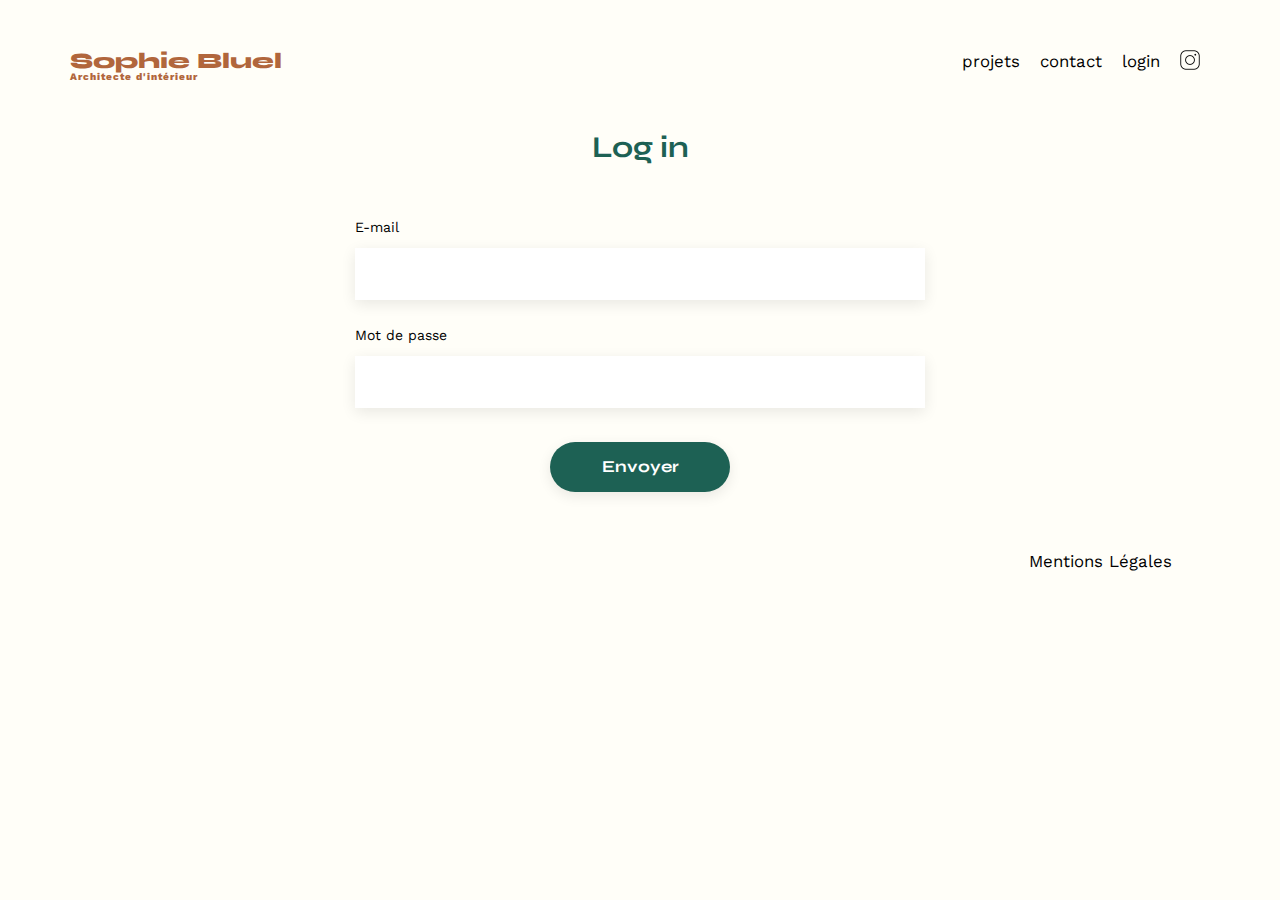
==== FrontEnd/login.html @ 3311a2a4 "init" ====
<!DOCTYPE html>
<html lang="fr">
  <head>
    <meta charset="UTF-8" />
    <title>Sophie Bluel - Architecte d'intérieur</title>
    <meta name="viewport" content="width=device-width, initial-scale=1.0" />
    <link rel="preconnect" href="https://fonts.googleapis.com" />
    <link rel="preconnect" href="https://fonts.gstatic.com" crossorigin />
    <link
      href="https://fonts.googleapis.com/css2?family=Syne:wght@700;800&family=Work+Sans&display=swap"
      rel="stylesheet"
    />
    <meta name="description" content="" />
    <link rel="stylesheet" href="./assets/style.css" />
    <script src="scripts/script.js"></script>
  </head>
  <body>
    <header>
      <h1>Sophie Bluel <span>Architecte d'intérieur</span></h1>
      <nav>
        <ul>
          <li>projets</li>
          <li>contact</li>
          <li>login</li>
          <li><img src="./assets/icons/instagram.png" alt="Instagram" /></li>
        </ul>
      </nav>
    </header>
    <main>
      <section id="login">
        <h2>Log in</h2>
        <form action="#" method="post">
          <label for="email">E-mail</label>
          <input type="text" name="email" id="email" />
          <label for="mdp">Mot de passe</label>
          <input type="password" name="mdp" id="mdp" required />
          <input type="submit" value="Envoyer" />
        </form>
      </section>
    </main>
    <footer>
      <nav>
        <ul>
          <li>Mentions Légales</li>
        </ul>
      </nav>
    </footer>
  </body>
</html>
---- FrontEnd/assets/style.css ----
/* http://meyerweb.com/eric/tools/css/reset/
   v2.0 | 20110126
   License: none (public domain)
*/

html,
body,
div,
span,
applet,
object,
iframe,
h1,
h2,
h3,
h4,
h5,
h6,
p,
blockquote,
pre,
a,
abbr,
acronym,
address,
big,
cite,
code,
del,
dfn,
em,
img,
ins,
kbd,
q,
s,
samp,
small,
strike,
strong,
sub,
sup,
tt,
var,
b,
u,
i,
center,
dl,
dt,
dd,
ol,
ul,
li,
fieldset,
form,
label,
legend,
table,
caption,
tbody,
tfoot,
thead,
tr,
th,
td,
article,
aside,
canvas,
details,
embed,
figure,
figcaption,
footer,
header,
hgroup,
menu,
nav,
output,
ruby,
section,
summary,
time,
mark,
audio,
video {
  margin: 0;
  padding: 0;
  border: 0;
  font-size: 100%;
  font: inherit;
  vertical-align: baseline;
}
/* HTML5 display-role reset for older browsers */
article,
aside,
details,
figcaption,
figure,
footer,
header,
hgroup,
menu,
nav,
section {
  display: block;
}
body {
  line-height: 1;
}
ol,
ul {
  list-style: none;
}
blockquote,
q {
  quotes: none;
}
blockquote:before,
blockquote:after,
q:before,
q:after {
  content: "";
  content: none;
}
table {
  border-collapse: collapse;
  border-spacing: 0;
}
/** end reset css**/
body {
  max-width: 1140px;
  margin: auto;
  font-family: "Work Sans";
  font-size: 14px;
  background-color: #fffef8;
}
header {
  display: flex;
  justify-content: space-between;
  margin: 50px 0;
}
section {
  margin: 50px 0;
}

h1 {
  display: flex;
  flex-direction: column;
  font-family: "Syne";
  font-size: 22px;
  font-weight: 800;
  color: #b1663c;
}

h1 > span {
  font-family: "Work Sans";
  font-size: 10px;
  letter-spacing: 0.1em;
}

h2 {
  font-family: "Syne";
  font-weight: 700;
  font-size: 30px;
  color: #1d6154;
}
nav ul {
  display: flex;
  align-items: center;
  list-style-type: none;
}
nav li {
  padding: 0 10px;
  font-size: 1.2em;
}

li:hover {
  color: #b1663c;
}
#introduction {
  display: flex;
  align-items: center;
}
#introduction figure {
  flex: 1;
}
#introduction img {
  display: block;
  margin: auto;
  width: 80%;
}
ul > li:nth-child(4) > img {
  width: 20px;
}

#introduction article {
  flex: 1;
}
#introduction h2 {
  margin-bottom: 1em;
}

#introduction p {
  margin-bottom: 0.5em;
}
#portfolio h2 {
  text-align: center;
  margin-bottom: 1em;
}
.gallery {
  width: 100%;
  display: grid;
  grid-template-columns: 1fr 1fr 1fr;
  grid-column-gap: 20px;
  grid-row-gap: 20px;
}

.gallery img {
  width: 100%;
}
#contact {
  width: 50%;
  margin: auto;
}
#contact > * {
  text-align: center;
}
#contact h2 {
  margin-bottom: 20px;
}
#contact form {
  text-align: left;
  margin-top: 30px;
  display: flex;
  flex-direction: column;
}

#contact input {
  height: 50px;
  font-size: 1.2em;
  border: none;
  box-shadow: 0px 4px 14px rgba(0, 0, 0, 0.09);
}
#contact label {
  margin: 2em 0 1em 0;
}
#contact textarea {
  border: none;
  box-shadow: 0px 4px 14px rgba(0, 0, 0, 0.09);
}

input[type="submit"] {
  font-family: "Syne";
  font-weight: 700;
  color: white;
  background-color: #1d6154;
  margin: 2em auto;
  width: 180px;
  text-align: center;
  border-radius: 60px;
}
footer nav ul {
  display: flex;
  justify-content: flex-end;
  margin: 2em;
}
#login {
  width: 50%;
  margin: auto;
}
#login > * {
  text-align: center;
}
#login h2 {
  margin-bottom: 20px;
}
#login form {
  text-align: left;
  margin-top: 30px;
  display: flex;
  flex-direction: column;
}

#login input {
  height: 50px;
  font-size: 1.2em;
  border: none;
  box-shadow: 0px 4px 14px rgba(0, 0, 0, 0.09);
}
#login label {
  margin: 2em 0 1em 0;
}
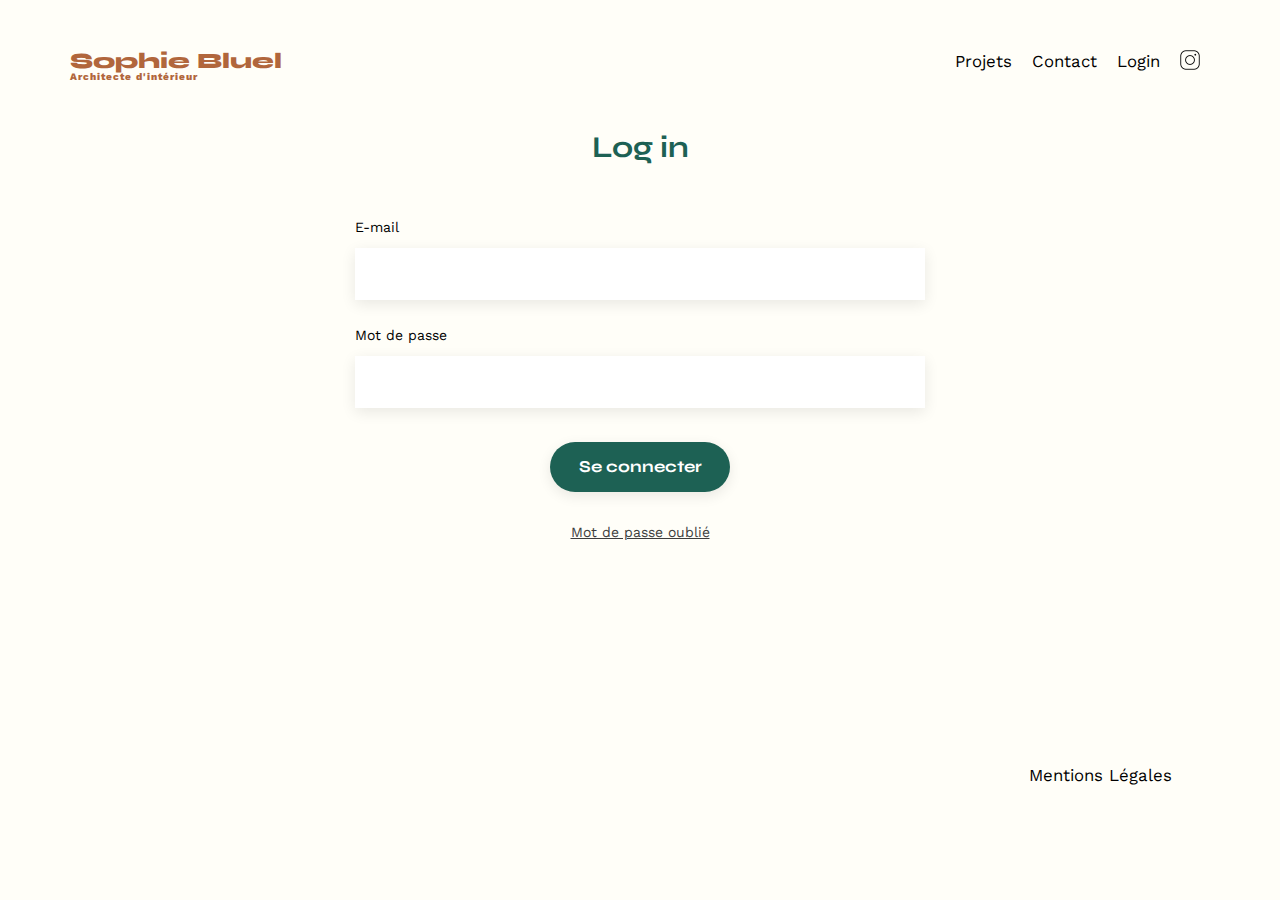
==== commit be1b5199: "Ajout de la page de login + logique du localStorage" ====
--- a/FrontEnd/login.html
+++ b/FrontEnd/login.html
@@ -12,30 +12,47 @@
     />
     <meta name="description" content="" />
     <link rel="stylesheet" href="./assets/style.css" />
-    <script src="scripts/script.js"></script>
+    <script src="scripts/login.js"></script>
   </head>
   <body>
     <header>
       <h1>Sophie Bluel <span>Architecte d'intérieur</span></h1>
       <nav>
         <ul>
-          <li>projets</li>
-          <li>contact</li>
-          <li>login</li>
-          <li><img src="./assets/icons/instagram.png" alt="Instagram" /></li>
+          <li><a href="index.html#portfolio">Projets</a></li>
+          <li><a href="index.html#contact">Contact</a></li>
+          <li><a href="login.html">Login</a></li>
+          <li>
+            <a href="#"
+              ><img src="./assets/icons/instagram.png" alt="Instagram"
+            /></a>
+          </li>
         </ul>
       </nav>
     </header>
     <main>
-      <section id="login">
+      <section class="login" id="login">
         <h2>Log in</h2>
-        <form action="#" method="post">
+        <form id="loginForm" action="#" method="get">
           <label for="email">E-mail</label>
-          <input type="text" name="email" id="email" />
-          <label for="mdp">Mot de passe</label>
-          <input type="password" name="mdp" id="mdp" required />
-          <input type="submit" value="Envoyer" />
+          <input
+            type="email"
+            name="email"
+            id="email"
+            autocomplete="email"
+            required
+          />
+          <label for="password">Mot de passe</label>
+          <input
+            type="password"
+            name="password"
+            id="password"
+            autocomplete="current-password"
+            required
+          />
+          <input type="submit" value="Se connecter" />
         </form>
+        <p class="passwordRecover"><a href="#">Mot de passe oublié</a></p>
       </section>
     </main>
     <footer>
--- a/FrontEnd/assets/style.css
+++ b/FrontEnd/assets/style.css
@@ -170,6 +170,14 @@
   align-items: center;
   list-style-type: none;
 }
+nav li a {
+  text-decoration: none;
+  color: inherit;
+}
+
+nav li a:hover {
+  color: #b1663c;
+}
 nav li {
   padding: 0 10px;
   font-size: 1.2em;
@@ -190,7 +198,7 @@
   margin: auto;
   width: 80%;
 }
-ul > li:nth-child(4) > img {
+li:nth-child(4) > a > img {
   width: 20px;
 }
 
@@ -204,9 +212,53 @@
 #introduction p {
   margin-bottom: 0.5em;
 }
+#portfolio {
+  display: flex;
+  flex-direction: column;
+  align-items: center;
+}
 #portfolio h2 {
   text-align: center;
   margin-bottom: 1em;
+}
+.buttons {
+  display: flex;
+  flex-direction: row;
+  align-items: center;
+  gap: 10px;
+  margin-bottom: 30px;
+}
+.button {
+  font-family: "Syne";
+  font-weight: 700;
+  color: #1d6154;
+  border: 1px solid #1d6154;
+  background-color: #fffef8;
+  margin: 2em auto;
+  padding: 1px 10px 1px 10px;
+  min-width: 100px;
+  max-width: 220px;
+  text-align: center;
+  border-radius: 60px;
+  height: 50px;
+  font-size: 16px;
+  cursor: pointer;
+}
+.activeButton {
+  font-family: "Syne";
+  font-weight: 700;
+  color: #fffef8;
+  border: none;
+  background-color: #1d6154;
+  margin: 2em auto;
+  padding: 1px 10px 1px 10px;
+  min-width: 100px;
+  max-width: 220px;
+  text-align: center;
+  border-radius: 60px;
+  height: 50px;
+  font-size: 16px;
+  cursor: pointer;
 }
 .gallery {
   width: 100%;
@@ -268,6 +320,7 @@
 #login {
   width: 50%;
   margin: auto;
+  padding-bottom: 200px;
 }
 #login > * {
   text-align: center;
@@ -291,3 +344,19 @@
 #login label {
   margin: 2em 0 1em 0;
 }
+.passwordRecover a {
+  color: #3d3d3d;
+}
+
+/* ADMIN MODE */
+.edit {
+  display: none;
+  flex-direction: row;
+  justify-content: center;
+  align-items: center;
+  background-color: black;
+  color: white;
+  text-align: center;
+  height: 30px;
+  width: 100%;
+}
